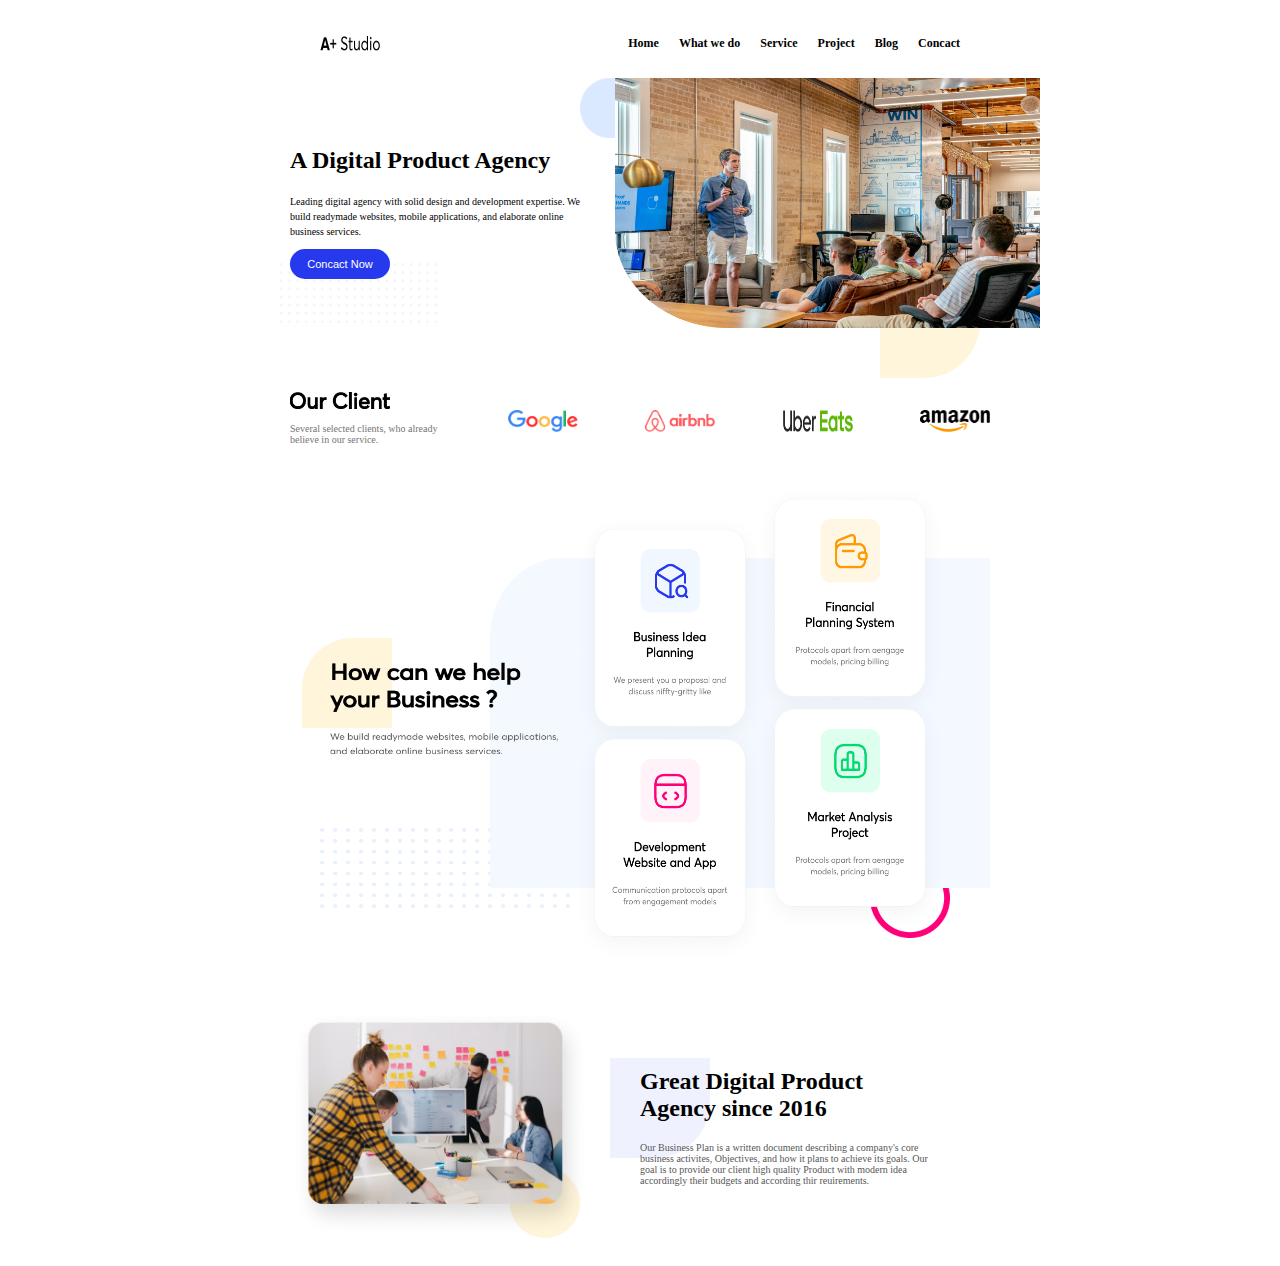
==== Jquery/baitap-Jquery/Main.html @ 96473f92 "bai tap jquery" ====
<!DOCTYPE html>
<html lang="en">
  <head>
    <meta charset="UTF-8" />
    <meta name="viewport" content="width=device-width, initial-scale=1.0" />
    <title>Document</title>
    <link rel="stylesheet" href="css.css" />
  </head>
  <body>
    <div class="body">
      <div class="tapbas">
        <div class="logo"><img src="A+ Studio.png" alt="" /></div>
        <div class="cacluachon">
          <p><b>Home</b></p>
          <p><b>What we do</b></p>
          <p><b>Service</b></p>
          <p><b>Project</b></p>
          <p><b>Blog</b></p>
          <p><b>Concact</b></p>
        </div>
      </div>
      <!-- khối thứ nhất -->
      <div class="khoithunhat">
        <div class="A_Digital">
          <h2>A Digital Product Agency</h2>
          <p>
            Leading digital agency with solid design and development expertise.
            We build readymade websites, mobile applications, and elaborate
            online business services.
          </p>
          <button>Concact Now</button>
        </div>
        <div class="hinhtron"></div>
        <img src="image 8.png" alt="" />
        <div class="bagro"></div>
        <div class="hinhElip"></div>
      </div>
      <!-- khối thứ 2 -->
      <div class="Khoithu2">
        <div class="logo_concact" id="tp1">
          <div><img src="Our Client.png" alt="" /></div>

          <div>
            <p>Several selected clients, who already believe in our service.</p>
          </div>
        </div>
        <div class="logo_concact"><img src="Google Logo.png" alt="" /></div>
        <div class="logo_concact"><img src="Airbnb Logo.png" alt="" /></div>
        <div class="logo_concact"><img src="Uber Eats Logo.png" alt="" /></div>
        <div class="logo_concact"><img src="Amazon Logo.png" alt="" /></div>
      </div>
      <!-- khối thứ 3  -->
      <div class="khoithu3">
        <div class="relang"></div>
        <div class="relang25"><img src="Rectangle 24.png" alt="" /></div>
        <div class="expor"></div>
        <div class="group2"><img src="Group 67.png" alt="" /></div>
        <div class="group1"><img src="Group 65.png" alt="" /></div>
        <div class="group4"><img src="Group 69.png" alt="" /></div>
        <div class="group3"><img src="Group 66.png" alt="" /></div>
        <div class="group5"><img src="Group 70 (1).png" alt="" /></div>
        <div class="group7"><img src="Group 68.png" alt="" /></div>
        <div class="group6"><img src="Ellipse 87.png" alt="" /></div>
      </div>
      <!-- khối thứ 4 -->
      <div class="khoithu4">
        <div id="tron"><img src="Ellipse 86.png" alt="" /></div>
        <div id="vuong"><img src="Rectangle 26.png" alt="" /></div>
        <div class="khoitext">
          <h2>Great Digital Product Agency since 2016</h2>
          <p style="font-size: 10px; color: #565656">
            Our Business Plan is a written document describing a company's core
            business activites, Objectives, and how it plans to achieve its
            goals. Our goal is to provide our client high quality Product with
            modern idea accordingly their budgets and according thir
            reuirements.
          </p>
        </div>
        <div id="anh1"><img src="unsplash_bzqU01v-G54.png" alt="" /></div>
      </div>
    </div>
  </body>
</html>
---- Jquery/baitap-Jquery/css.css ----
body {
  display: flex;

  justify-content: center;
}
.body {
  width: 800px;
  height: auto;
  background-color: white;
  display: flex;
  justify-content: center;
  flex-direction: column;
  justify-content: start;
}
.tapbas {
  margin-top: 20px;
  height: 30px;
  display: flex;
}
.cacluachon {
  justify-content: end;
  width: 100%;
  display: flex;
  justify-content: space-arounds;
  gap: 20px;
  margin-right: 80px;
  align-items: center;
}

.logo {
  display: flex;
  align-items: center;
}
.logo img {
  margin-left: 80px;
  height: 15px;
  width: 60px;
}
.cacluachon p {
  font-size: 12px;
}
.khoithunhat {
  position: relative;
  display: flex;
  align-items: center;
  justify-content: space-between;
  margin-top: 20px;
}
.khoithunhat img {
  height: 250px;
  width: 425px;
  z-index: 1;
}
.khoithunhat .A_Digital {
  width: 300px;
  margin-left: 50px;
}
.A_Digital button {
  border: none;
  background-color: #2639ed;
  border-radius: 25px;
  height: 30px;
  width: 100px;
  color: white;
  font-size: 11px;
}
.khoithunhat .hinhtron {
  position: absolute;
  top: 0;
  right: 400px;
  background-image: url("Ellipse\ 85.png");
  width: 60px;
  height: 60px;
  background-size: contain;
  background-repeat: no-repeat;
  z-index: 0;
}
.A_Digital p {
  font-size: 10px;
  line-height: 15px;
}
.khoithunhat .bagro {
  position: absolute;
  background-image: url("Dot\ Ornament.png");
  height: 60px;
  width: 400px;
  top: 185px;
  left: 40px;
  background-size: contain;
  background-repeat: no-repeat;
  z-index: 0;
}
.A_Digital {
  z-index: 1;
}
.hinhElip {
  position: absolute;
  background-image: url("Rectangle\ 23.png");
  height: 100px;
  width: 100px;
  background-size: contain;
  background-repeat: no-repeat;

  right: 60px;
  top: 200px;
}
.Khoithu2 {
  width: 700px;
  height: 70px;
  margin: 0 auto;
  margin-top: 60px;
  display: flex;
  justify-content: space-between;
  align-items: center;
}
.Khoithu2 img {
  width: 70px;
  height: 22px;
}
#tp1 {
  width: 150px;
}
#tp1 img {
  width: 100px;
  height: 17px;
}
#tp1 p {
  width: 17 0px;
  font-size: 10px;
  color: #757575;
}
.khoithu3 {
  height: 550px;
  width: 700px;
  margin: 0 auto;
  position: relative;
}
.relang {
  position: absolute;
  background-image: url("Rectangle\ 23.png");
  height: 90px;
  width: 100px;
  top: 180px;
  left: 2px;
  background-size: contain;
  background-repeat: no-repeat;
  transform: rotate(180deg);
}

.relang25 {
  position: absolute;

  height: 150px;
  width: 500px;
  top: 100px; /* Giữ nguyên hoặc điều chỉnh nếu cần */
  right: 0; /* Đặt sát bên phải */
  z-index: 2;
  background-size: contain;
  background-repeat: no-repeat;
  /* Thêm margin hoặc padding nếu cần */
}
.relang25 img {
  height: 330px;
  width: 500px;
}
.group1 {
  position: absolute;

  height: 150px;
  width: 500px;
  left: 280px;
  top: 50px;
  z-index: 2;
}
.group1 img {
  height: 250px;
  width: 200px;
}
.group2 {
  position: absolute;

  height: 150px;
  width: 500px;
  left: 460px;
  top: 20px;
  z-index: 2;
}
.group2 img {
  height: 250px;
  width: 200px;
}
.group3 {
  position: absolute;

  height: 150px;
  width: 500px;

  left: 280px;

  top: 260px;
  z-index: 2;
}
.group3 img {
  height: 250px;
  width: 200px;
}
.group4 {
  position: absolute;

  height: 150px;
  width: 500px;
  left: 460px;
  top: 230px;
  z-index: 2;
}
.group4 img {
  height: 250px;
  width: 200px;
}
.group5 {
  position: absolute;

  height: 150px;
  width: 500px;
  left: 30px;
  top: 370px;
  z-index: 1;
}
.group5 img {
  height: 80px;
  width: 250px;
}
.group6 {
  position: absolute;

  height: 150px;
  width: 500px;
  left: 580px;
  top: 400px;
  z-index: 1;
}
.group6 img {
  height: 80px;
  width: 80px;
}
.group7 {
  position: absolute;

  height: 150px;
  width: 500px;
  left: 40px;
  top: 200px;
  z-index: 3;
}
.group7 img {
  height: 100px;
  width: 240px;
}
.khoithu4 {
  width: 700px;
  height: 250px;
  margin: 0 auto;
  position: relative;
}
#tron {
  position: absolute;
  top: 160px;
  left: 220px;
  z-index: 0;
}
#tron img {
  height: 70px;
  width: 70px;
}
#anh1 {
  position: absolute;
  top: 0;
  z-index: 1;
}
#anh1 img {
  width: 300px;
  height: 230px;
}
#vuong {
  position: absolute;
  top: 50px;
  left: 320px;
  z-index: 1;
}
#vuong img {
  width: 100px;
  height: 100px;
}
.khoitext {
  position: absolute;
  top: 40px;
  left: 350px;
  z-index: 2;
  width: 300px;
  height: 110px;
}
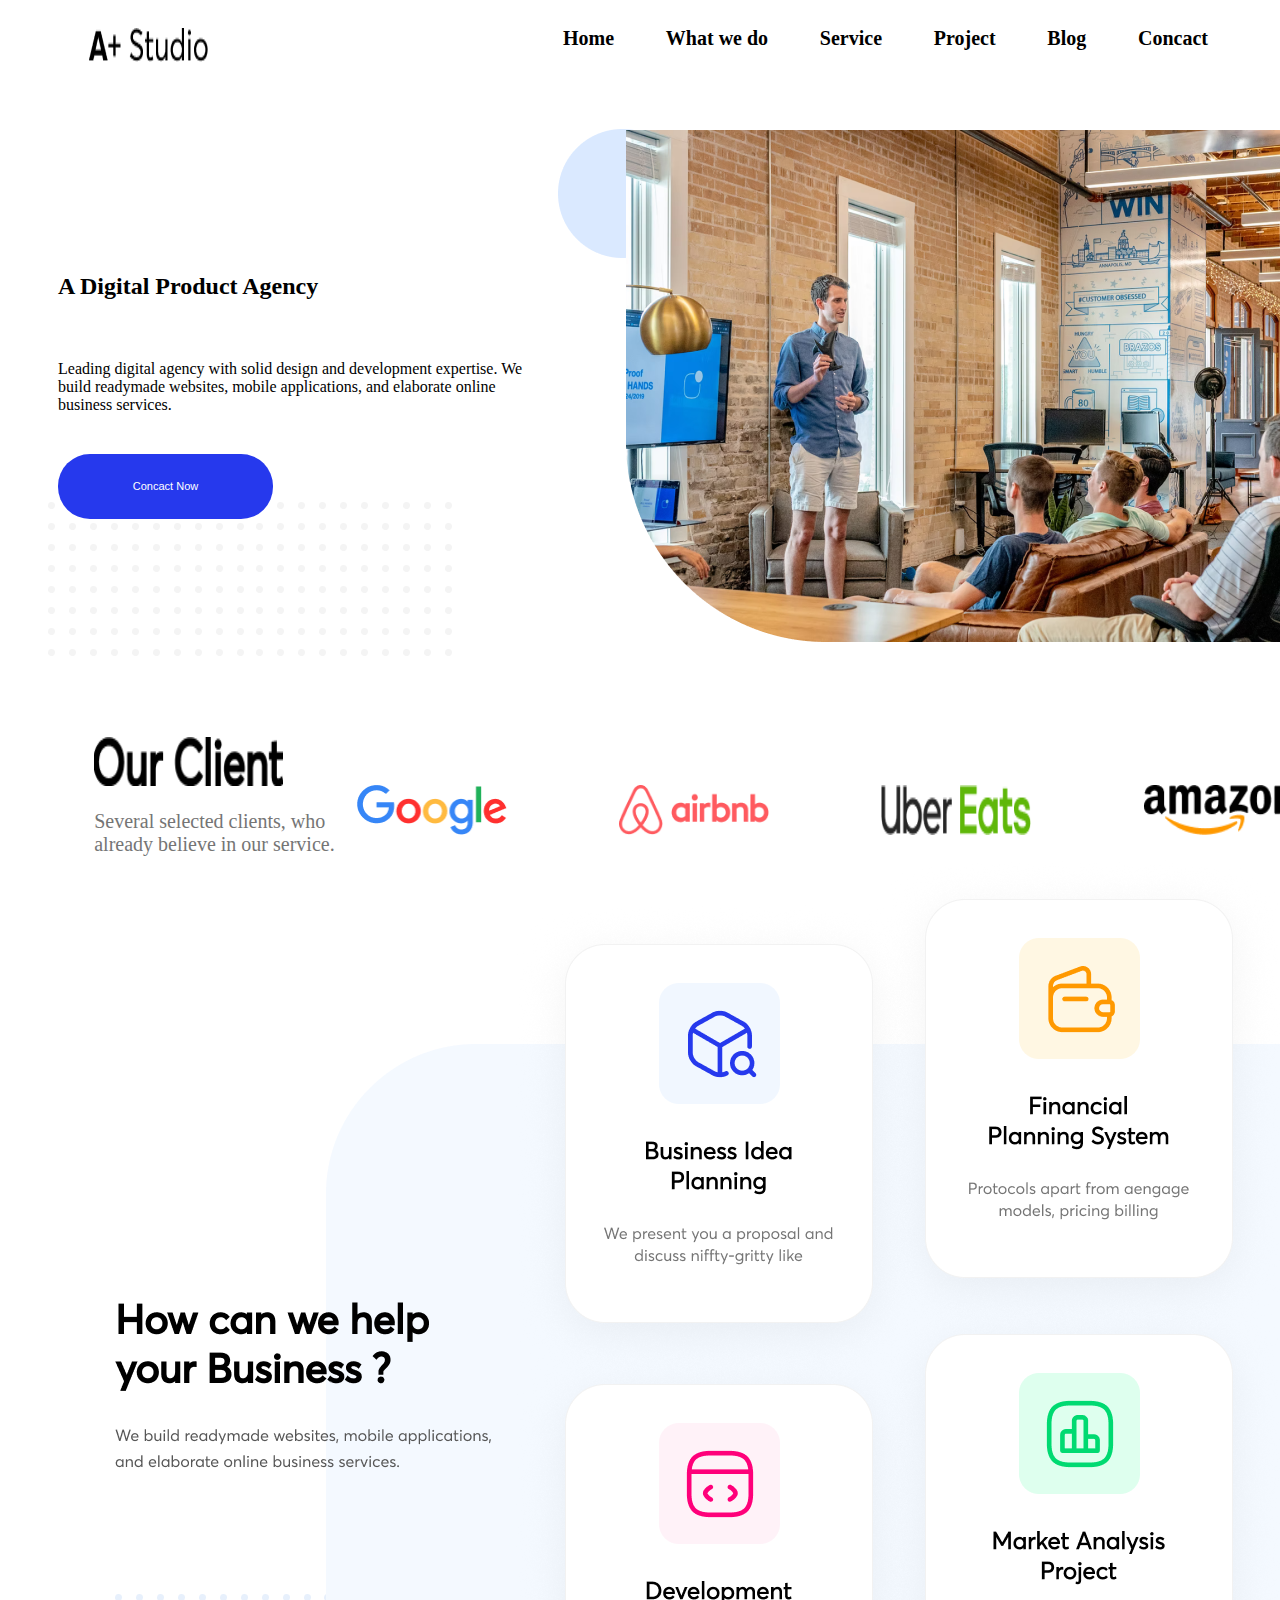
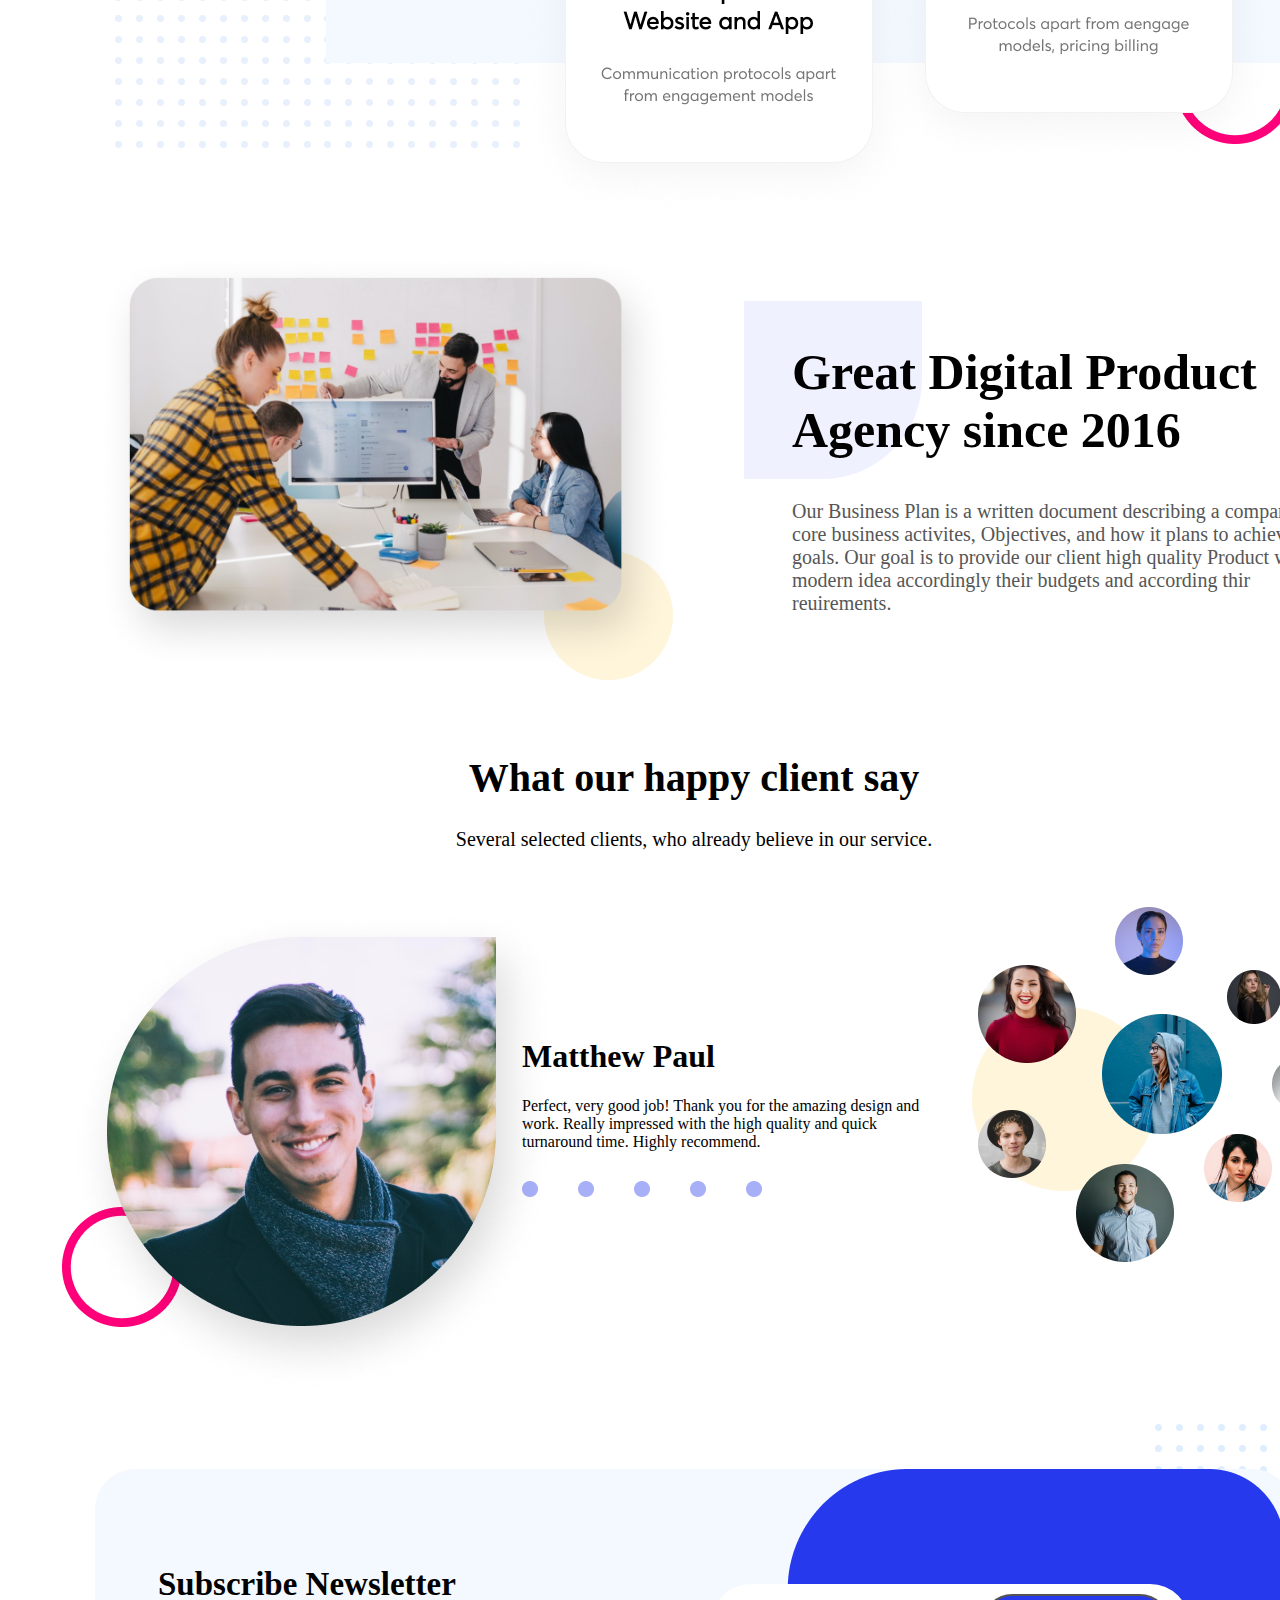
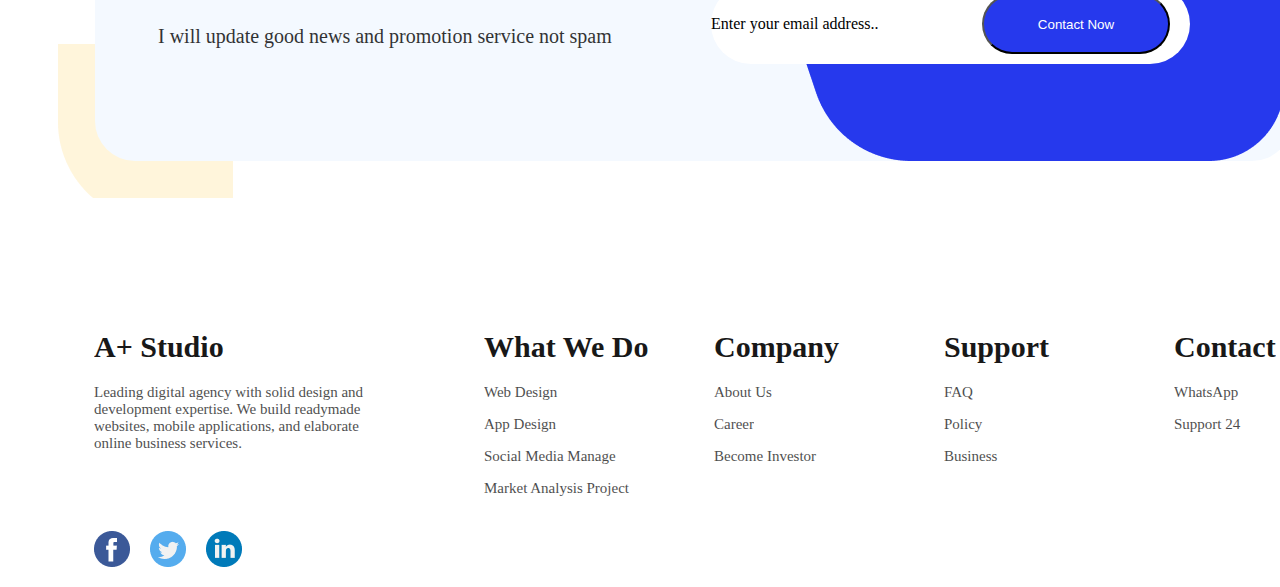
==== commit 25942d0f: "phan2" ====
--- a/Jquery/baitap-Jquery/Main.html
+++ b/Jquery/baitap-Jquery/Main.html
@@ -11,12 +11,24 @@
       <div class="tapbas">
         <div class="logo"><img src="A+ Studio.png" alt="" /></div>
         <div class="cacluachon">
-          <p><b>Home</b></p>
-          <p><b>What we do</b></p>
-          <p><b>Service</b></p>
-          <p><b>Project</b></p>
-          <p><b>Blog</b></p>
-          <p><b>Concact</b></p>
+          <div>
+            <p><b>Home</b></p>
+          </div>
+          <div>
+            <p><b>What we do</b></p>
+          </div>
+          <div>
+            <p><b>Service</b></p>
+          </div>
+          <div>
+            <p><b>Project</b></p>
+          </div>
+          <div>
+            <p><b>Blog</b></p>
+          </div>
+          <div>
+            <p><b>Concact</b></p>
+          </div>
         </div>
       </div>
       <!-- khối thứ nhất -->
@@ -54,21 +66,22 @@
         <div class="relang"></div>
         <div class="relang25"><img src="Rectangle 24.png" alt="" /></div>
         <div class="expor"></div>
-        <div class="group2"><img src="Group 67.png" alt="" /></div>
-        <div class="group1"><img src="Group 65.png" alt="" /></div>
-        <div class="group4"><img src="Group 69.png" alt="" /></div>
-        <div class="group3"><img src="Group 66.png" alt="" /></div>
-        <div class="group5"><img src="Group 70 (1).png" alt="" /></div>
-        <div class="group7"><img src="Group 68.png" alt="" /></div>
-        <div class="group6"><img src="Ellipse 87.png" alt="" /></div>
+        <div class="group2 sp"><img src="Group 67.png" alt="" /></div>
+        <div class="group1 sp"><img src="Group 65.png" alt="" /></div>
+        <div class="group4 sp"><img src="Group 69.png" alt="" /></div>
+        <div class="group3 sp"><img src="Group 66.png" alt="" /></div>
+        <div class="group5 sp"><img src="Group 70 (1).png" alt="" /></div>
+        <div class="group7 sp"><img src="Group 68.png" alt="" /></div>
+        <div class="group6 sp"><img src="Ellipse 87.png" alt="" /></div>
       </div>
       <!-- khối thứ 4 -->
       <div class="khoithu4">
-        <div id="tron"><img src="Ellipse 86.png" alt="" /></div>
+        <div id="tron"></div>
         <div id="vuong"><img src="Rectangle 26.png" alt="" /></div>
+
         <div class="khoitext">
           <h2>Great Digital Product Agency since 2016</h2>
-          <p style="font-size: 10px; color: #565656">
+          <p style="font-size: 20px; color: #565656">
             Our Business Plan is a written document describing a company's core
             business activites, Objectives, and how it plans to achieve its
             goals. Our goal is to provide our client high quality Product with
@@ -76,8 +89,96 @@
             reuirements.
           </p>
         </div>
-        <div id="anh1"><img src="unsplash_bzqU01v-G54.png" alt="" /></div>
+        <div id="anh1"></div>
+      </div>
+      <!-- khối thứ 5 -->
+      <div class="khoithu5">
+        <div class="title1">
+          <h1 style="font-size: 40px">What our happy client say</h1>
+          <p style="font-size: 20px">
+            Several selected clients, who already believe in our service.
+          </p>
+        </div>
+        <div class="anh2"><img src="unsplash_MTZTGvDsHFY.png" alt="" /></div>
+        <div class="tron94"><img src="Ellipse 94.png" alt="" /></div>
+        <div class="tron93"><img src="Ellipse 93.png" alt="" /></div>
+        <div class="anh71"><img src="Group 71.png" alt="" /></div>
+        <div class="layout">
+          <h1>Matthew Paul</h1>
+          <p>
+            Perfect, very good job! Thank you for the amazing design and work.
+            Really impressed with the high quality and quick turnaround time.
+            Highly recommend.
+          </p>
+          <div class="slide">
+            <div class="sl"><img src="Ellipse 88.png" alt="" /></div>
+            <div class="sl"><img src="Ellipse 88.png" alt="" /></div>
+            <div class="sl"><img src="Ellipse 88.png" alt="" /></div>
+            <div class="sl"><img src="Ellipse 88.png" alt="" /></div>
+            <div class="sl"><img src="Ellipse 88.png" alt="" /></div>
+          </div>
+        </div>
+      </div>
+      <div class="khoithu6">
+        <div class="nen"></div>
+        <div class="xanh"></div>
+        <div class="nut">
+          <div><p>Enter your email address..</p></div>
+          <button>Contact Now</button>
+        </div>
+        <div class="group73"></div>
+        <div class="group32"></div>
+        <div class="chu">
+          <h1 style="font-size: 33px">Subscribe Newsletter</h1>
+          <p style="opacity: 80%; font-size: 20px">
+            I will update good news and promotion service not spam
+          </p>
+        </div>
+      </div>
+
+      <div class="khoithu7">
+        <div class="text text1">
+          <h1>A+ Studio</h1>
+          <p>
+            Leading digital agency with solid design and development expertise.
+            We build readymade websites, mobile applications, and elaborate
+            online business services.
+          </p>
+        </div>
+        <div class="benphai">
+          <div class="text text2">
+            <h1>What We Do</h1>
+            <p>Web Design</p>
+            <p>App Design</p>
+            <p>Social Media Manage</p>
+            <p>Market Analysis Project</p>
+          </div>
+          <div class="text text3">
+            <h1>Company</h1>
+            <p>About Us</p>
+            <p>Career</p>
+            <p>Become Investor</p>
+          </div>
+          <div class="text text4">
+            <h1>Support</h1>
+            <p>FAQ</p>
+            <p>Policy</p>
+            <p>Business</p>
+          </div>
+          <div class="text text5">
+            <h1>Contact</h1>
+            <p>WhatsApp</p>
+            <p>Support 24</p>
+          </div>
+        </div>
+        <div class="logocuoi">
+          <div><img src="facebook.png" alt="" /></div>
+
+          <div><img src="twitter.png" alt="" /></div>
+          <div><img src="linkedin.png" alt="" /></div>
+        </div>
       </div>
     </div>
+    <script src="js.js"></script>
   </body>
 </html>
--- a/Jquery/baitap-Jquery/css.css
+++ b/Jquery/baitap-Jquery/css.css
@@ -1,10 +1,8 @@
 body {
-  display: flex;
-
-  justify-content: center;
 }
 .body {
-  width: 800px;
+  width: 1372px;
+  margin: auto;
   height: auto;
   background-color: white;
   display: flex;
@@ -13,18 +11,19 @@
   justify-content: start;
 }
 .tapbas {
+  width: 1200px;
   margin-top: 20px;
-  height: 30px;
-  display: flex;
+  height: 34px;
+  display: flex;
+  justify-content: space-between;
 }
 .cacluachon {
-  justify-content: end;
-  width: 100%;
-  display: flex;
-  justify-content: space-arounds;
-  gap: 20px;
-  margin-right: 80px;
-  align-items: center;
+  width: 645px;
+  height: 20px;
+  display: flex;
+  gap: 50px;
+  align-items: center;
+  justify-content: space-between;
 }
 
 .logo {
@@ -33,11 +32,12 @@
 }
 .logo img {
   margin-left: 80px;
-  height: 15px;
-  width: 60px;
+  height: 34px;
+  width: 120px;
 }
 .cacluachon p {
-  font-size: 12px;
+  font-size: 20px;
+  cursor: pointer;
 }
 .khoithunhat {
   position: relative;
@@ -45,46 +45,50 @@
   align-items: center;
   justify-content: space-between;
   margin-top: 20px;
+  width: 1372px;
+  height: 608px;
 }
 .khoithunhat img {
-  height: 250px;
-  width: 425px;
+  height: 512px;
+  width: 754px;
   z-index: 1;
 }
 .khoithunhat .A_Digital {
-  width: 300px;
+  width: 471px;
+  height: 265px;
   margin-left: 50px;
+  display: flex;
+  flex-direction: column;
+  justify-content: space-between;
 }
 .A_Digital button {
   border: none;
   background-color: #2639ed;
-  border-radius: 25px;
-  height: 30px;
-  width: 100px;
+  border-radius: 32px;
+  height: 65px;
+  width: 215px;
   color: white;
   font-size: 11px;
 }
 .khoithunhat .hinhtron {
   position: absolute;
-  top: 0;
-  right: 400px;
+  top: 47px;
+  left: 550px;
   background-image: url("Ellipse\ 85.png");
-  width: 60px;
-  height: 60px;
+  width: 129px;
+  height: 129px;
   background-size: contain;
   background-repeat: no-repeat;
   z-index: 0;
 }
 .A_Digital p {
-  font-size: 10px;
-  line-height: 15px;
 }
 .khoithunhat .bagro {
   position: absolute;
   background-image: url("Dot\ Ornament.png");
-  height: 60px;
-  width: 400px;
-  top: 185px;
+  height: 154px;
+  width: 404px;
+  top: 420px;
   left: 40px;
   background-size: contain;
   background-repeat: no-repeat;
@@ -105,8 +109,8 @@
   top: 200px;
 }
 .Khoithu2 {
-  width: 700px;
-  height: 70px;
+  width: 1199.55px;
+  height: 124px;
   margin: 0 auto;
   margin-top: 60px;
   display: flex;
@@ -120,182 +124,325 @@
 #tp1 {
   width: 150px;
 }
+.logo_concact img {
+  width: 150px;
+  height: 50px;
+}
 #tp1 img {
-  width: 100px;
-  height: 17px;
+  width: 189px;
+  height: 49px;
 }
 #tp1 p {
-  width: 17 0px;
-  font-size: 10px;
+  width: 250px;
+  height: 58px;
+  font-size: 20px;
   color: #757575;
 }
 .khoithu3 {
-  height: 550px;
-  width: 700px;
+  height: 867px;
+  width: 1358px;
   margin: 0 auto;
-  position: relative;
-}
-.relang {
-  position: absolute;
-  background-image: url("Rectangle\ 23.png");
-  height: 90px;
-  width: 100px;
+  margin-top: 20px;
+  position: relative;
+}
+.relang25 {
+  position: absolute;
+  right: 0;
+  top: 150px;
+  z-index: 1;
+}
+.relang25 img {
+  width: 1047px;
+  height: 619px;
+}
+.sp {
+  width: 308px;
+  height: 379px;
+}
+
+.group1 {
+  position: absolute;
+  left: 500px;
+  top: 10px;
+  z-index: 2;
+  background-size: contain;
+  background-repeat: no-repeat;
+}
+.group2 {
+  position: absolute;
+  right: 190px;
+  top: -35px;
+  z-index: 2;
+}
+.group3 {
+  position: absolute;
+  left: 500px;
+
+  top: 450px;
+  z-index: 2;
+}
+.group4 {
+  position: absolute;
+  right: 190px;
+  top: 400px;
+  z-index: 2;
+}
+.group5 {
+  position: absolute;
+  width: 405px;
+  height: 154px;
+  top: 700px;
+  left: 100px;
+}
+.group6 {
+  position: absolute;
+  right: 78px;
+  top: 730px;
+  width: 120px;
+  height: 120px;
+  z-index: 0;
+}
+.group7 {
+  position: absolute;
+  width: 396px;
+  height: 180px;
+  top: 400px;
+  z-index: 2;
+  left: 100px;
+}
+.khoithu4 {
+  width: 1200px;
+  height: 436px;
+  margin: auto;
+  margin-top: 90px;
+  position: relative;
+}
+#tron {
+  position: absolute;
+  z-index: 0;
+  width: 129px;
+  height: 129px;
+  top: 300px;
+  left: 450px;
+  background-image: url("Ellipse 86.png");
+}
+#tron img {
+}
+#vuong {
+  position: absolute;
+  width: 178px;
+  height: 178px;
+  top: 50px;
+  left: 650px;
+}
+#anh1 {
+  position: absolute;
+  left: 0;
+  top: 0;
+  width: 620px;
+  height: 422px;
+  background-image: url("unsplash_bzqU01v-G54.png");
+  background-size: contain;
+  background-repeat: no-repeat;
+}
+
+.khoitext {
+  position: absolute;
+  right: -30px;
+  top: 50px;
+  width: 532px;
+  height: 222px;
+}
+.khoitext h2 {
+  font-size: 50px;
+}
+.khoithu5 {
+  margin: auto;
+  margin-top: 40px;
+  width: 1264px;
+  height: 597px;
+
+  position: relative;
+}
+.title1 {
+  width: 588px;
+  height: 100px;
+
+  margin: auto;
+  text-align: center;
+}
+.anh2 {
+  width: 389px;
+  height: 389px;
+  position: absolute;
   top: 180px;
-  left: 2px;
-  background-size: contain;
-  background-repeat: no-repeat;
-  transform: rotate(180deg);
-}
-
-.relang25 {
-  position: absolute;
-
-  height: 150px;
-  width: 500px;
-  top: 100px; /* Giữ nguyên hoặc điều chỉnh nếu cần */
-  right: 0; /* Đặt sát bên phải */
-  z-index: 2;
-  background-size: contain;
-  background-repeat: no-repeat;
-  /* Thêm margin hoặc padding nếu cần */
-}
-.relang25 img {
-  height: 330px;
-  width: 500px;
-}
-.group1 {
-  position: absolute;
-
-  height: 150px;
-  width: 500px;
-  left: 280px;
-  top: 50px;
-  z-index: 2;
-}
-.group1 img {
-  height: 250px;
-  width: 200px;
-}
-.group2 {
-  position: absolute;
-
-  height: 150px;
-  width: 500px;
+  left: 5px;
+  z-index: 1;
+}
+.anh2 img {
+}
+.tron93 {
+  width: 184px;
+  height: 184px;
+  position: absolute;
+  right: 170px;
+  top: 280px;
+}
+.layout {
+  position: absolute;
+  width: 412px;
+  height: 185px;
+  z-index: 2;
+  top: 290px;
   left: 460px;
-  top: 20px;
-  z-index: 2;
-}
-.group2 img {
-  height: 250px;
-  width: 200px;
-}
-.group3 {
-  position: absolute;
-
-  height: 150px;
-  width: 500px;
-
-  left: 280px;
-
-  top: 260px;
-  z-index: 2;
-}
-.group3 img {
-  height: 250px;
-  width: 200px;
-}
-.group4 {
-  position: absolute;
-
-  height: 150px;
-  width: 500px;
-  left: 460px;
-  top: 230px;
-  z-index: 2;
-}
-.group4 img {
-  height: 250px;
-  width: 200px;
-}
-.group5 {
-  position: absolute;
-
-  height: 150px;
-  width: 500px;
-  left: 30px;
-  top: 370px;
-  z-index: 1;
-}
-.group5 img {
+}
+.slide {
+  margin-top: 30px;
+  width: 240px;
+  height: 16px;
+
+  display: flex;
+  justify-content: space-between;
+}
+.sl {
+  opacity: 40%;
+  cursor: pointer;
+}
+.tron94 {
+  width: 120px;
+  height: 120px;
+  position: absolute;
+  top: 480px;
+  z-index: 0;
+}
+.anh71 {
+  position: absolute;
+  top: 180px;
+  right: 0px;
+}
+.khoithu6 {
+  width: 1272px;
+  height: 387px;
+  margin: auto;
+  margin-top: 100px;
+
+  position: relative;
+}
+
+.nen {
+  position: absolute;
+  background-color: rgba(244, 249, 255, 1);
+  width: 1197px;
+  height: 292px;
+  left: 37px;
+  top: 45px;
+  z-index: 1;
+  border-radius: 40px;
+}
+.xanh {
+  position: absolute;
+  width: 543px;
+  height: 292px;
+  background-image: url("Rectangle\ 31.png");
+  z-index: 1;
+  background-repeat: no-repeat;
+  background-size: contain;
+  top: 45px;
+  right: 0px;
+}
+.nut {
+  position: absolute;
+  top: 160px;
+  background-color: white;
+  width: 479px;
   height: 80px;
-  width: 250px;
-}
-.group6 {
-  position: absolute;
-
-  height: 150px;
-  width: 500px;
-  left: 580px;
-  top: 400px;
-  z-index: 1;
-}
-.group6 img {
-  height: 80px;
-  width: 80px;
-}
-.group7 {
-  position: absolute;
-
-  height: 150px;
-  width: 500px;
-  left: 40px;
-  top: 200px;
-  z-index: 3;
-}
-.group7 img {
-  height: 100px;
-  width: 240px;
-}
-.khoithu4 {
-  width: 700px;
-  height: 250px;
-  margin: 0 auto;
-  position: relative;
-}
-#tron {
-  position: absolute;
-  top: 160px;
-  left: 220px;
-  z-index: 0;
-}
-#tron img {
-  height: 70px;
-  width: 70px;
-}
-#anh1 {
-  position: absolute;
-  top: 0;
-  z-index: 1;
-}
-#anh1 img {
+  right: 140px;
+  z-index: 2;
+  border-radius: 50px;
+  display: flex;
+  align-items: center;
+  justify-content: space-between;
+}
+.nut button {
+  width: 188px;
+  height: 60px;
+  background-color: rgba(38, 57, 237, 1);
+  margin-right: 20px;
+  border-radius: 30px;
+  color: white;
+  cursor: pointer;
+}
+.nut button:hover {
+  box-shadow: 4px 4px 6px 4px #422298;
+}
+.group73 {
+  position: absolute;
+  right: 0;
+  background-image: url("Group\ 73.png");
+  width: 175px;
+  height: 154px;
+}
+.group32 {
+  position: absolute;
+  left: 0;
+  top: 220px;
+  background-image: url("Rectangle\ 32.png");
+  width: 175px;
+  height: 154px;
+  z-index: 0;
+}
+.chu {
+  position: absolute;
+  width: 600px;
+
+  top: 120px;
+  left: 100px;
+
+  z-index: 2;
+}
+.khoithu7 {
+  width: 1200px;
+  height: 348px;
+  margin: auto;
+  margin-top: 20px;
+
+  position: relative;
+  display: flex;
+  justify-content: space-between;
+  align-items: center;
+  position: relative;
+}
+.text {
+  width: 230px;
+  height: 190px;
+}
+.text1 {
   width: 300px;
-  height: 230px;
-}
-#vuong {
-  position: absolute;
-  top: 50px;
-  left: 320px;
-  z-index: 1;
-}
-#vuong img {
-  width: 100px;
-  height: 100px;
-}
-.khoitext {
-  position: absolute;
-  top: 40px;
-  left: 350px;
-  z-index: 2;
-  width: 300px;
-  height: 110px;
-}
+}
+.text5 {
+  width: 180px;
+}
+.text5 {
+  width: 120px;
+}
+.benphai {
+  display: flex;
+}
+.khoithu7 h1 {
+  font-size: 30px;
+  opacity: 90%;
+}
+.khoithu7 p {
+  font-size: 15px;
+  opacity: 70%;
+}
+.logocuoi {
+  position: absolute;
+  width: 120px;
+  height: 36px;
+
+  top: 300px;
+  display: flex;
+  justify-content: space-around;
+  gap: 20px;
+}
